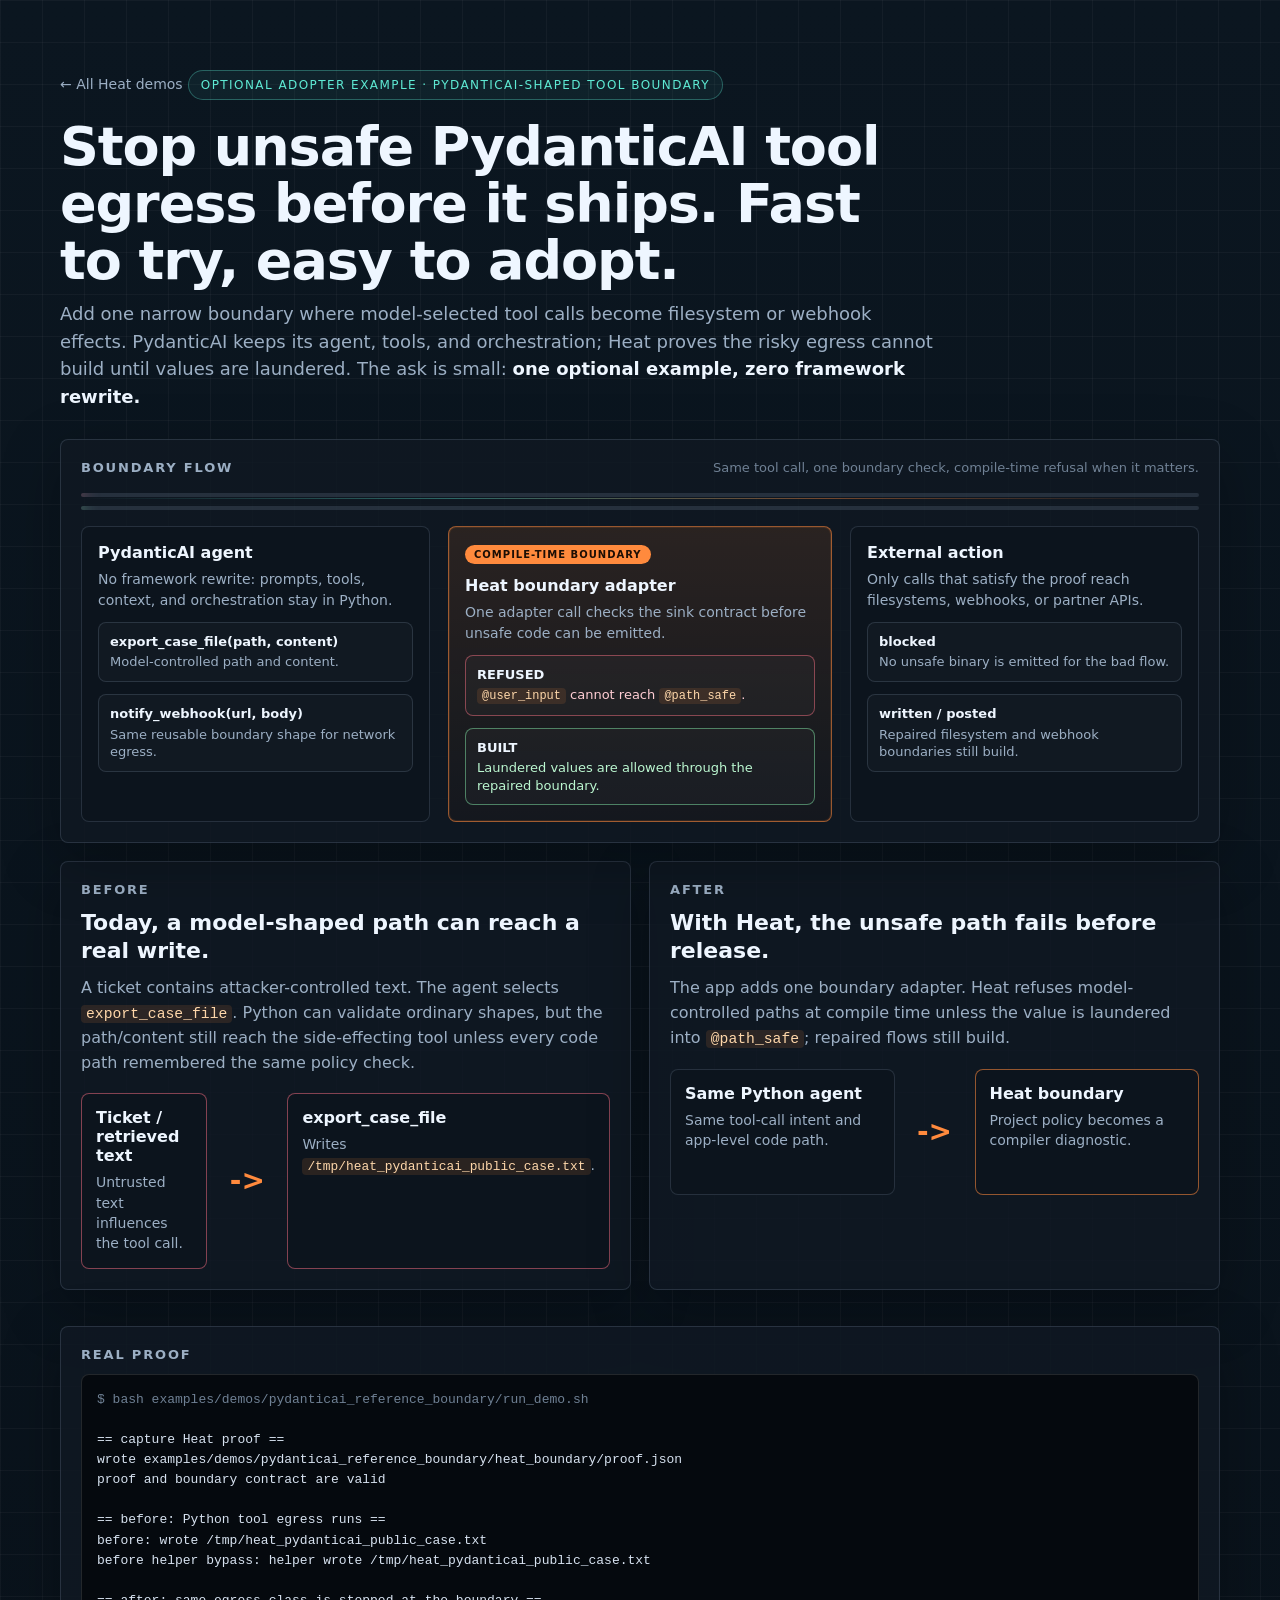
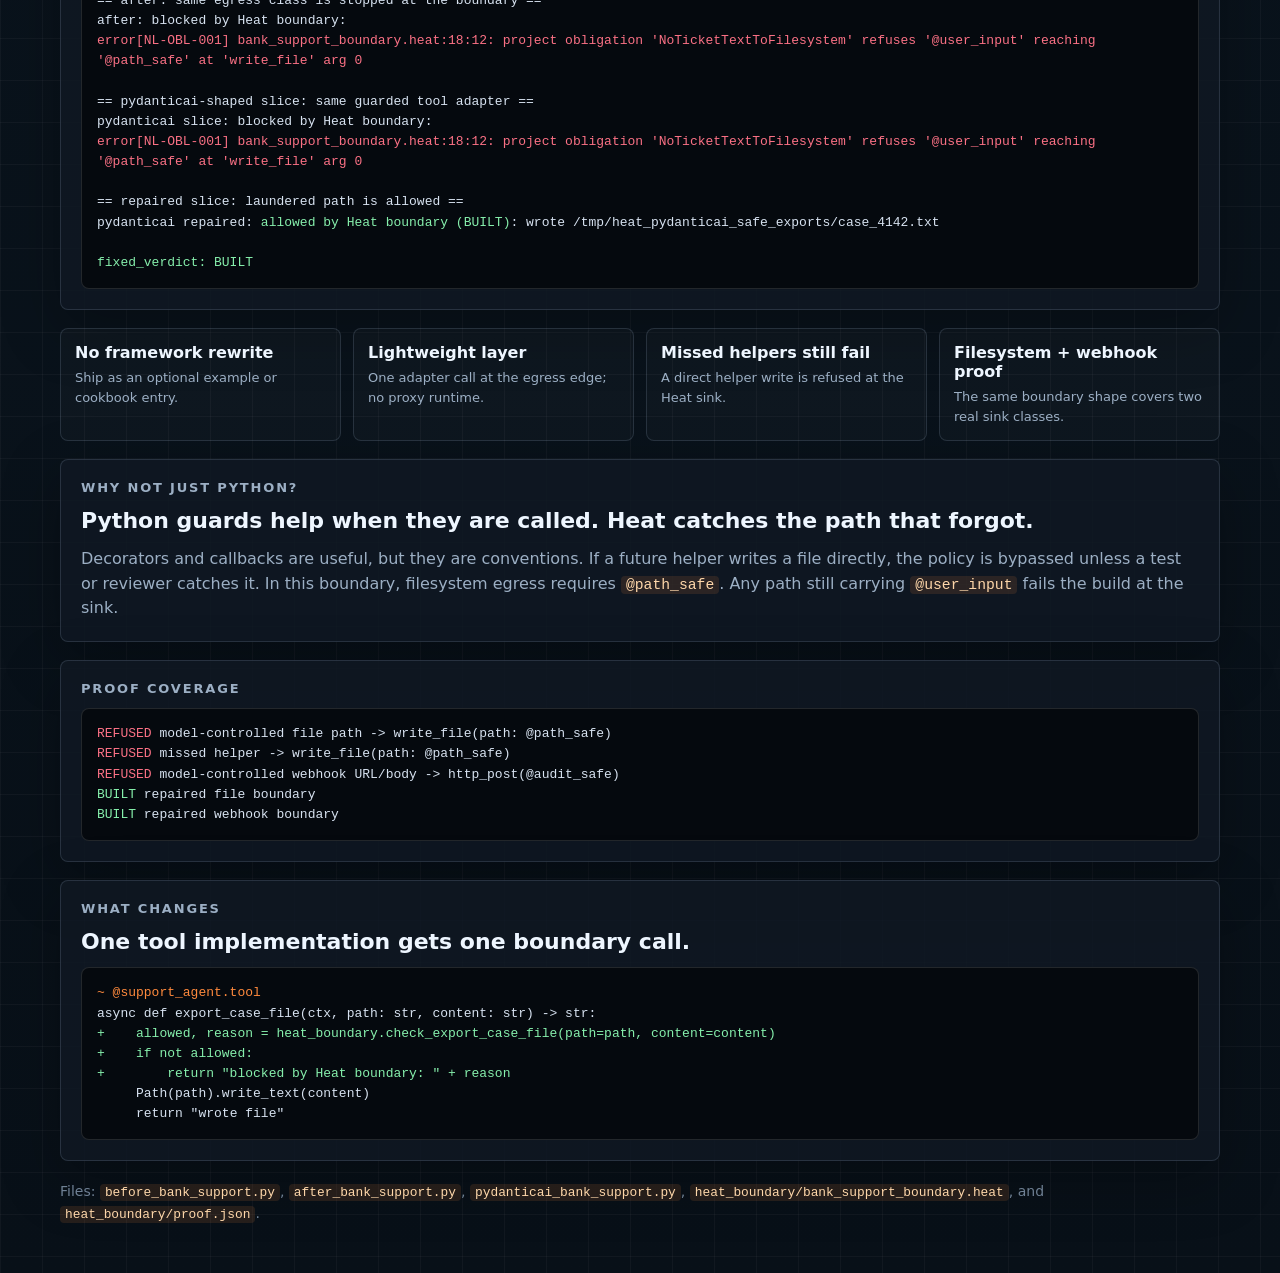
==== docs/examples/demos/pydanticai_reference_boundary/index.html @ 6860a7e3 "Update Heat public release for v0.8.7" ====
<!doctype html>
<html lang="en">
<head>
  <meta charset="utf-8">
  <meta name="viewport" content="width=device-width, initial-scale=1">
  <title>Heat + PydanticAI Reference Boundary</title>
  <style>
    :root {
      --bg: #081018;
      --panel: #101923;
      --panel2: #0c141d;
      --text: #eef6ff;
      --muted: #9cafc4;
      --dim: #6f8094;
      --line: rgba(155, 177, 202, .18);
      --heat: #ff8a3d;
      --cyan: #5eead4;
      --bad: #fb7185;
      --good: #86efac;
    }
    * { box-sizing: border-box; }
    html, body { margin: 0; }
    body {
      min-height: 100vh;
      background:
        linear-gradient(rgba(255,255,255,.035) 1px, transparent 1px),
        linear-gradient(90deg, rgba(255,255,255,.035) 1px, transparent 1px),
        linear-gradient(180deg, #0b1620, var(--bg));
      background-size: 42px 42px, 42px 42px, auto;
      color: var(--text);
      font-family: ui-sans-serif, system-ui, -apple-system, "Segoe UI", sans-serif;
      padding: 36px;
    }
    main { max-width: 1160px; margin: 0 auto; }
    a { color: var(--cyan); text-decoration: none; }
    .back { color: var(--muted); font-size: 14px; }
    .eyebrow {
      display: inline-flex;
      margin-top: 34px;
      color: var(--cyan);
      border: 1px solid rgba(94,234,212,.32);
      border-radius: 999px;
      padding: 7px 12px;
      font-size: 12px;
      letter-spacing: .12em;
      text-transform: uppercase;
      background: rgba(94,234,212,.06);
    }
    h1 {
      margin: 18px 0 10px;
      max-width: 860px;
      font-size: clamp(32px, 4.3vw, 54px);
      line-height: 1.06;
      letter-spacing: -.02em;
    }
    .lede {
      max-width: 880px;
      color: var(--muted);
      font-size: 18px;
      line-height: 1.55;
      margin: 0 0 28px;
    }
    .lede b { color: var(--text); }
    .grid { display: grid; grid-template-columns: 1fr 1fr; gap: 18px; }
    .panel {
      border: 1px solid var(--line);
      background: rgba(16,25,35,.84);
      border-radius: 8px;
      padding: 20px;
      box-shadow: 0 18px 60px rgba(0,0,0,.28);
    }
    .panel h2 {
      margin: 0 0 12px;
      font-size: 13px;
      color: var(--muted);
      letter-spacing: .14em;
      text-transform: uppercase;
    }
    .big {
      font-size: 22px;
      line-height: 1.25;
      margin: 0 0 12px;
      color: var(--text);
      font-weight: 700;
    }
    .copy { color: var(--muted); line-height: 1.55; margin: 0; }
    .stage {
      position: relative;
      margin: 0 0 18px;
      border: 1px solid var(--line);
      background: rgba(16,25,35,.82);
      border-radius: 8px;
      padding: 20px;
      box-shadow: 0 18px 60px rgba(0,0,0,.28);
      overflow: hidden;
    }
    .stage:before {
      content: "";
      position: absolute;
      inset: 58px 20px auto;
      height: 1px;
      background: linear-gradient(90deg, transparent, rgba(94,234,212,.38), rgba(255,138,61,.42), transparent);
    }
    .stage-head {
      display: flex;
      align-items: center;
      justify-content: space-between;
      gap: 18px;
      margin-bottom: 18px;
    }
    .stage-head h2 {
      margin: 0;
      font-size: 13px;
      color: var(--muted);
      letter-spacing: .14em;
      text-transform: uppercase;
    }
    .stage-head span { color: var(--dim); font-size: 13px; }
    .stage-grid {
      display: grid;
      grid-template-columns: 1fr 1.1fr 1fr;
      gap: 18px;
      position: relative;
      z-index: 1;
    }
    .stage-card {
      min-height: 180px;
      border: 1px solid var(--line);
      border-radius: 8px;
      background: var(--panel2);
      padding: 16px;
      position: relative;
      overflow: hidden;
    }
    .stage-card h3 {
      margin: 0 0 7px;
      color: var(--text);
      font-size: 16px;
    }
    .stage-card p {
      margin: 0;
      color: var(--muted);
      font-size: 14px;
      line-height: 1.45;
    }
    .stage-card.heat {
      background:
        linear-gradient(180deg, rgba(255,138,61,.12), rgba(255,138,61,.03)),
        var(--panel2);
      box-shadow: inset 0 0 0 1px rgba(255,138,61,.12);
    }
    .stage-card.heat:before {
      content: "compile-time boundary";
      display: inline-flex;
      color: #1c0e04;
      background: var(--heat);
      border-radius: 999px;
      padding: 4px 9px;
      margin-bottom: 12px;
      font-size: 10px;
      font-weight: 800;
      letter-spacing: .1em;
      text-transform: uppercase;
    }
    .tool-call, .verdict {
      display: block;
      border: 1px solid var(--line);
      border-radius: 8px;
      padding: 10px 11px;
      margin-top: 12px;
      color: var(--muted);
      font-size: 13px;
      line-height: 1.35;
      background: rgba(255,255,255,.025);
    }
    .tool-call b, .verdict b { display: block; color: var(--text); margin-bottom: 3px; }
    .verdict.refused { border-color: rgba(251,113,133,.48); color: #fecdd3; }
    .verdict.allowed { border-color: rgba(134,239,172,.48); color: #bbf7d0; }
    .rail {
      position: relative;
      width: 100%;
      height: 4px;
      border-radius: 999px;
      background: rgba(155,177,202,.16);
      overflow: hidden;
      z-index: 1;
    }
    .rail.bad-rail { margin-bottom: 9px; }
    .rail.good-rail { margin-bottom: 16px; }
    .packet {
      position: absolute;
      top: -4px;
      width: 12px;
      height: 12px;
      border-radius: 999px;
      transform: translateX(-12px);
      animation: travel 4.8s ease-in-out infinite;
    }
    .packet.bad { background: var(--bad); box-shadow: 0 0 18px rgba(251,113,133,.8); }
    .packet.good { background: var(--good); box-shadow: 0 0 18px rgba(134,239,172,.75); animation-delay: 2.4s; }
    .pulse-verdict { animation: verdictPulse 4.8s ease-in-out infinite; }
    .pulse-verdict.allowed { animation-delay: 2.4s; }
    @keyframes travel {
      0% { left: 0; opacity: 0; }
      12% { opacity: 1; }
      45% { left: 50%; opacity: 1; }
      58% { left: 50%; opacity: 1; }
      76% { left: 100%; opacity: 1; }
      100% { left: 100%; opacity: 0; }
    }
    @keyframes verdictPulse {
      0%, 36%, 100% { box-shadow: none; }
      45%, 62% { box-shadow: 0 0 0 1px currentColor, 0 0 22px rgba(255,255,255,.18); }
    }
    .flow { display: grid; grid-template-columns: 1fr 56px 1fr; gap: 12px; align-items: stretch; margin-top: 18px; }
    .box {
      min-height: 126px;
      border: 1px solid var(--line);
      background: var(--panel2);
      border-radius: 8px;
      padding: 14px;
    }
    .box b { display: block; margin-bottom: 7px; }
    .box span { color: var(--muted); font-size: 14px; line-height: 1.45; }
    .arrow {
      display: grid;
      place-items: center;
      color: var(--heat);
      font-size: 28px;
      font-weight: 800;
    }
    .bad { border-color: rgba(251,113,133,.5); }
    .good { border-color: rgba(134,239,172,.5); }
    .heat { border-color: rgba(255,138,61,.56); }
    .proof { grid-column: 1 / -1; margin-top: 18px; }
    pre {
      margin: 0;
      white-space: pre-wrap;
      overflow-wrap: anywhere;
      background: #05090e;
      border: 1px solid rgba(255,255,255,.12);
      border-radius: 8px;
      color: #d7e2f0;
      padding: 15px;
      font: 13px/1.55 ui-monospace, SFMono-Regular, Menlo, Consolas, monospace;
    }
    .cmd { color: var(--dim); }
    .refuse { color: var(--bad); }
    .ok { color: var(--good); }
    .cost {
      display: grid;
      grid-template-columns: repeat(4, 1fr);
      gap: 12px;
      margin-top: 18px;
    }
    .metric {
      border: 1px solid var(--line);
      border-radius: 8px;
      padding: 14px;
      background: rgba(255,255,255,.025);
    }
    .metric b { display: block; color: var(--text); margin-bottom: 5px; }
    .metric span { color: var(--muted); font-size: 13px; line-height: 1.4; }
    code {
      color: #fed7aa;
      background: rgba(255,138,61,.12);
      border-radius: 4px;
      padding: 1px 5px;
      font-family: ui-monospace, SFMono-Regular, Menlo, Consolas, monospace;
      font-size: .92em;
    }
    .foot { color: var(--dim); margin-top: 20px; font-size: 14px; line-height: 1.5; }
    .foot a {
      color: #fed7aa;
      background: rgba(255,138,61,.12);
      border-radius: 4px;
      padding: 1px 5px;
      font-family: ui-monospace, SFMono-Regular, Menlo, Consolas, monospace;
      font-size: .92em;
    }
    .foot a:hover {
      color: var(--text);
      background: rgba(94,234,212,.12);
    }
    .why { margin-top: 18px; }
    .diff { margin-top: 18px; }
    .plus { color: var(--good); }
    .tilde { color: var(--heat); }
    @media (max-width: 850px) {
      body { padding: 22px; }
      .grid, .flow, .cost, .stage-grid { grid-template-columns: 1fr; }
      .arrow { min-height: 24px; transform: rotate(90deg); }
      .stage:before, .rail { display: none; }
      .stage-head { display: block; }
      .stage-head span { display: block; margin-top: 7px; }
    }
    @media (prefers-reduced-motion: reduce) {
      .packet, .pulse-verdict { animation: none; }
    }
  </style>
</head>
<body>
  <main>
    <a class="back" href="../../../heat_demos.html">&larr; All Heat demos</a>
    <div class="eyebrow">Optional adopter example · PydanticAI-shaped tool boundary</div>
    <h1>Stop unsafe PydanticAI tool egress before it ships. Fast to try, easy to adopt.</h1>
    <p class="lede">
      Add one narrow boundary where model-selected tool calls become filesystem or webhook
      effects. PydanticAI keeps its agent, tools, and orchestration; Heat proves the risky
      egress cannot build until values are laundered. The ask is small:
      <b>one optional example, zero framework rewrite.</b>
    </p>

    <section class="stage" aria-label="Animated PydanticAI boundary flow">
      <div class="stage-head">
        <h2>Boundary Flow</h2>
        <span>Same tool call, one boundary check, compile-time refusal when it matters.</span>
      </div>
      <div class="rail bad-rail"><span class="packet bad"></span></div>
      <div class="rail good-rail"><span class="packet good"></span></div>
      <div class="stage-grid">
        <div class="stage-card">
          <h3>PydanticAI agent</h3>
          <p>No framework rewrite: prompts, tools, context, and orchestration stay in Python.</p>
          <span class="tool-call"><b>export_case_file(path, content)</b>Model-controlled path and content.</span>
          <span class="tool-call"><b>notify_webhook(url, body)</b>Same reusable boundary shape for network egress.</span>
        </div>
        <div class="stage-card heat">
          <h3>Heat boundary adapter</h3>
          <p>One adapter call checks the sink contract before unsafe code can be emitted.</p>
          <span class="verdict refused pulse-verdict"><b>REFUSED</b><code>@user_input</code> cannot reach <code>@path_safe</code>.</span>
          <span class="verdict allowed pulse-verdict"><b>BUILT</b>Laundered values are allowed through the repaired boundary.</span>
        </div>
        <div class="stage-card">
          <h3>External action</h3>
          <p>Only calls that satisfy the proof reach filesystems, webhooks, or partner APIs.</p>
          <span class="tool-call"><b>blocked</b>No unsafe binary is emitted for the bad flow.</span>
          <span class="tool-call"><b>written / posted</b>Repaired filesystem and webhook boundaries still build.</span>
        </div>
      </div>
    </section>

    <section class="grid">
      <div class="panel">
        <h2>Before</h2>
        <p class="big">Today, a model-shaped path can reach a real write.</p>
        <p class="copy">
          A ticket contains attacker-controlled text. The agent selects
          <code>export_case_file</code>. Python can validate ordinary shapes, but the
          path/content still reach the side-effecting tool unless every code path remembered
          the same policy check.
        </p>
        <div class="flow">
          <div class="box bad"><b>Ticket / retrieved text</b><span>Untrusted text influences the tool call.</span></div>
          <div class="arrow">-></div>
          <div class="box bad"><b>export_case_file</b><span>Writes <code>/tmp/heat_pydanticai_public_case.txt</code>.</span></div>
        </div>
      </div>

      <div class="panel">
        <h2>After</h2>
        <p class="big">With Heat, the unsafe path fails before release.</p>
        <p class="copy">
          The app adds one boundary adapter. Heat refuses model-controlled paths at compile
          time unless the value is laundered into <code>@path_safe</code>; repaired flows
          still build.
        </p>
        <div class="flow">
          <div class="box"><b>Same Python agent</b><span>Same tool-call intent and app-level code path.</span></div>
          <div class="arrow">-></div>
          <div class="box heat"><b>Heat boundary</b><span>Project policy becomes a compiler diagnostic.</span></div>
        </div>
      </div>

      <div class="panel proof">
        <h2>Real Proof</h2>
        <pre><span class="cmd">$ bash examples/demos/pydanticai_reference_boundary/run_demo.sh</span>

== capture Heat proof ==
wrote examples/demos/pydanticai_reference_boundary/heat_boundary/proof.json
proof and boundary contract are valid

== before: Python tool egress runs ==
before: wrote /tmp/heat_pydanticai_public_case.txt
before helper bypass: helper wrote /tmp/heat_pydanticai_public_case.txt

== after: same egress class is stopped at the boundary ==
after: blocked by Heat boundary:
<span class="refuse">error[NL-OBL-001] bank_support_boundary.heat:18:12: project obligation 'NoTicketTextToFilesystem' refuses '@user_input' reaching '@path_safe' at 'write_file' arg 0</span>

== pydanticai-shaped slice: same guarded tool adapter ==
pydanticai slice: blocked by Heat boundary:
<span class="refuse">error[NL-OBL-001] bank_support_boundary.heat:18:12: project obligation 'NoTicketTextToFilesystem' refuses '@user_input' reaching '@path_safe' at 'write_file' arg 0</span>

== repaired slice: laundered path is allowed ==
pydanticai repaired: <span class="ok">allowed by Heat boundary (BUILT)</span>: wrote /tmp/heat_pydanticai_safe_exports/case_4142.txt

<span class="ok">fixed_verdict: BUILT</span></pre>
      </div>
    </section>

    <section class="cost">
      <div class="metric"><b>No framework rewrite</b><span>Ship as an optional example or cookbook entry.</span></div>
      <div class="metric"><b>Lightweight layer</b><span>One adapter call at the egress edge; no proxy runtime.</span></div>
      <div class="metric"><b>Missed helpers still fail</b><span>A direct helper write is refused at the Heat sink.</span></div>
      <div class="metric"><b>Filesystem + webhook proof</b><span>The same boundary shape covers two real sink classes.</span></div>
    </section>

    <section class="panel why">
      <h2>Why Not Just Python?</h2>
      <p class="big">Python guards help when they are called. Heat catches the path that forgot.</p>
      <p class="copy">
        Decorators and callbacks are useful, but they are conventions. If a future helper
        writes a file directly, the policy is bypassed unless a test or reviewer catches it.
        In this boundary, filesystem egress requires <code>@path_safe</code>. Any path still
        carrying <code>@user_input</code> fails the build at the sink.
      </p>
    </section>

    <section class="panel diff">
      <h2>Proof Coverage</h2>
      <pre><span class="refuse">REFUSED</span> model-controlled file path -> write_file(path: @path_safe)
<span class="refuse">REFUSED</span> missed helper -> write_file(path: @path_safe)
<span class="refuse">REFUSED</span> model-controlled webhook URL/body -> http_post(@audit_safe)
<span class="ok">BUILT</span> repaired file boundary
<span class="ok">BUILT</span> repaired webhook boundary</pre>
    </section>

    <section class="panel diff">
      <h2>What Changes</h2>
      <p class="big">One tool implementation gets one boundary call.</p>
      <pre><span class="tilde">~ @support_agent.tool</span>
async def export_case_file(ctx, path: str, content: str) -> str:
<span class="plus">+    allowed, reason = heat_boundary.check_export_case_file(path=path, content=content)</span>
<span class="plus">+    if not allowed:</span>
<span class="plus">+        return "blocked by Heat boundary: " + reason</span>
     Path(path).write_text(content)
     return "wrote file"</pre>
    </section>

    <p class="foot">
      Files: <a href="./before_bank_support.py">before_bank_support.py</a>,
      <a href="./after_bank_support.py">after_bank_support.py</a>,
      <a href="./pydanticai_bank_support.py">pydanticai_bank_support.py</a>,
      <a href="./heat_boundary/bank_support_boundary.heat">heat_boundary/bank_support_boundary.heat</a>,
      and <a href="./heat_boundary/proof.json">heat_boundary/proof.json</a>.
    </p>
  </main>
</body>
</html>
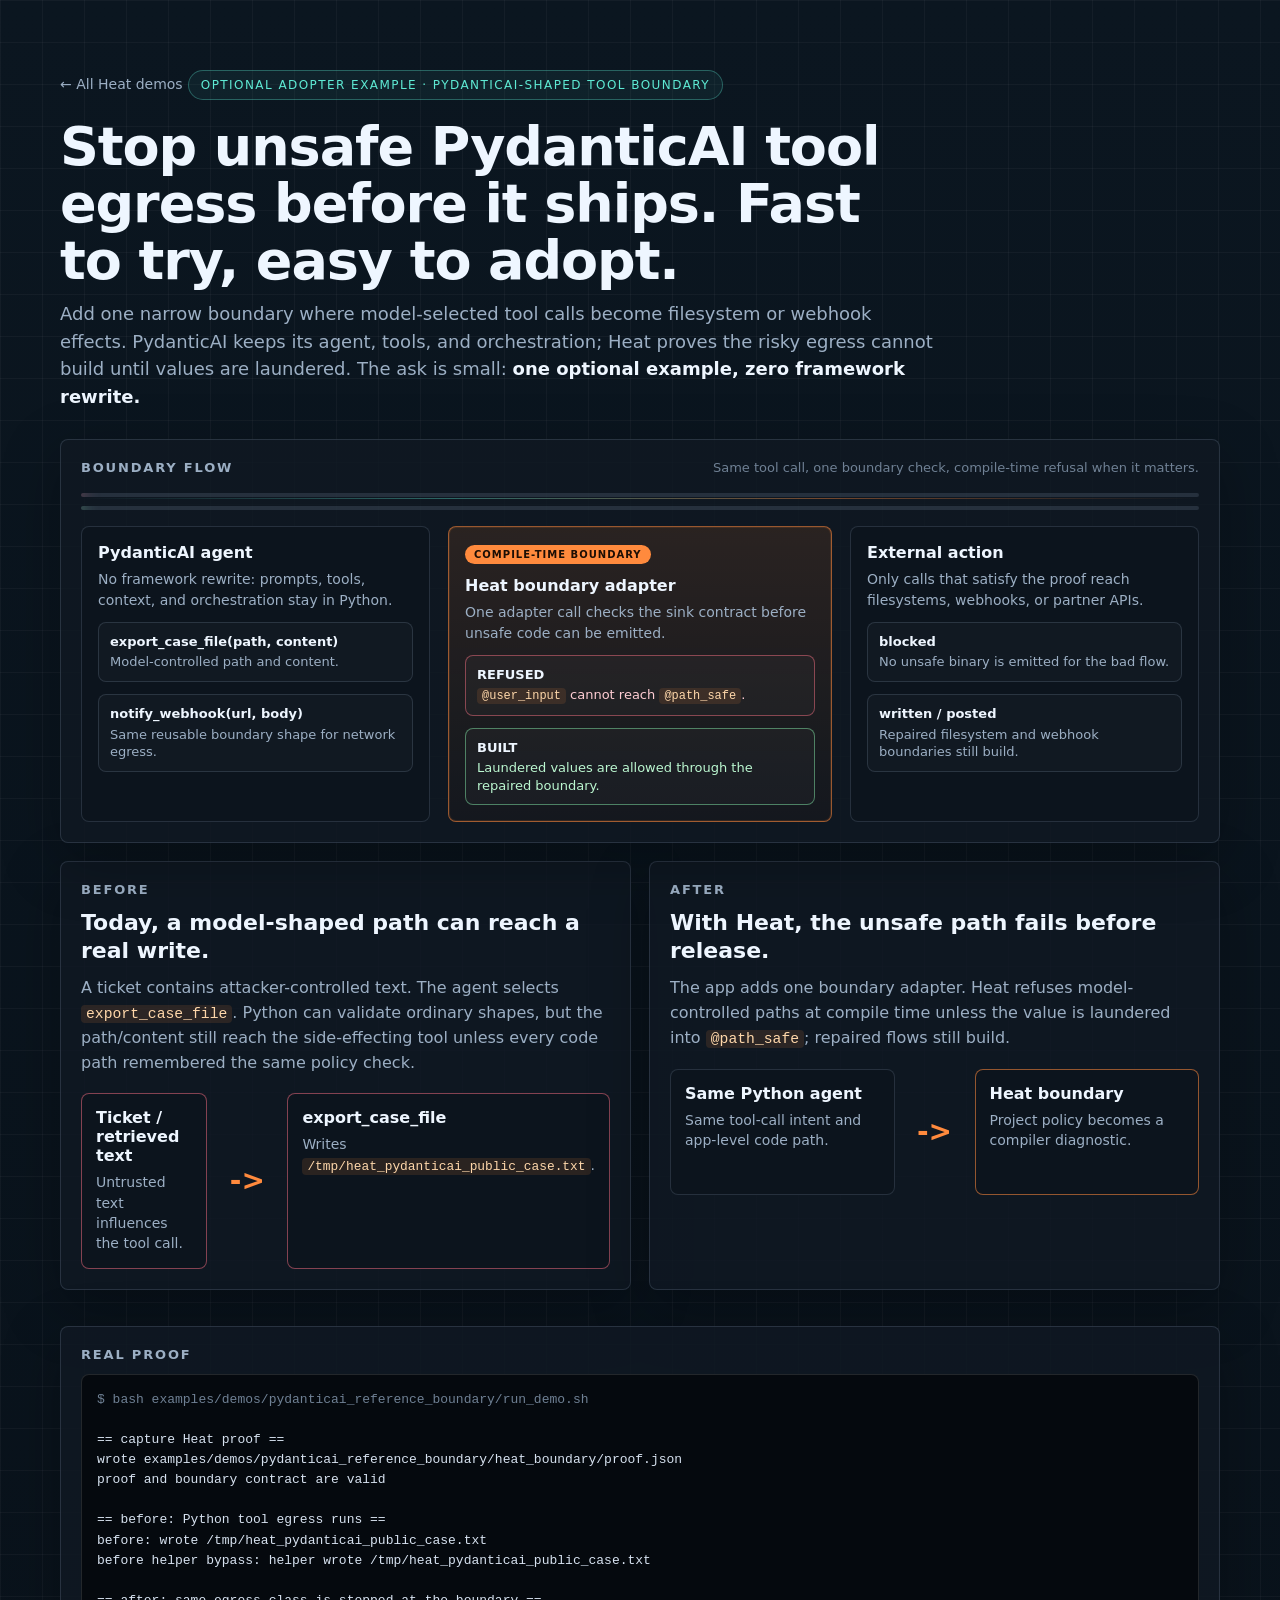
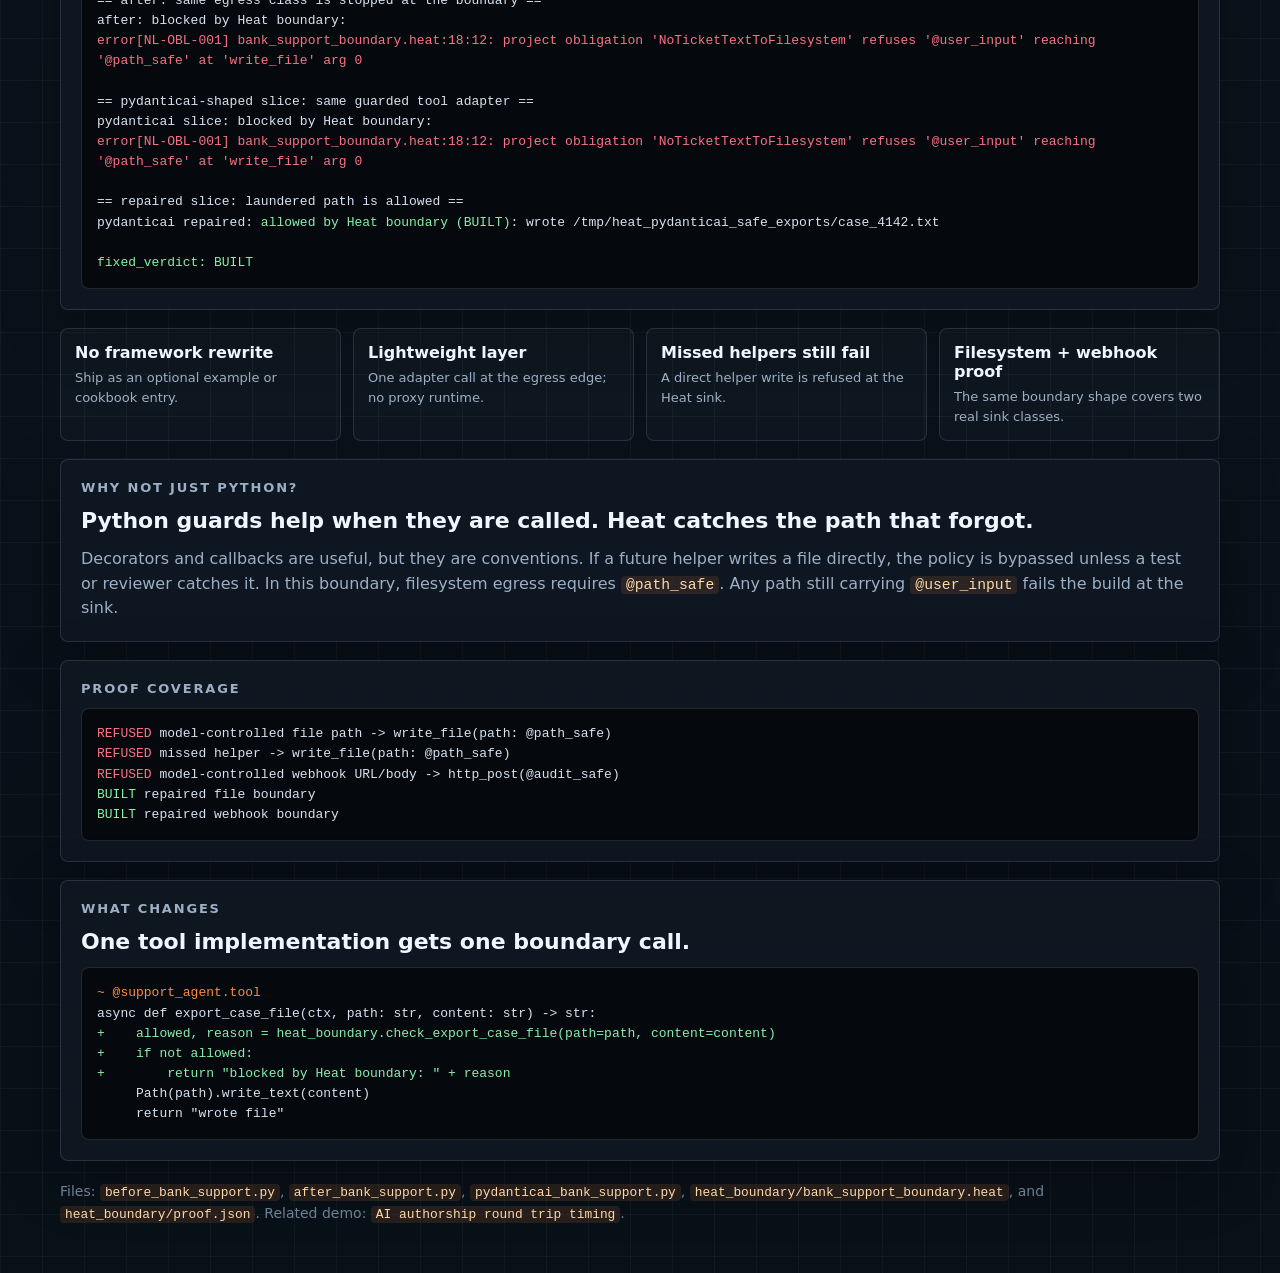
==== commit 24507fd9: "Update Heat public release for v0.8.8" ====
--- a/docs/examples/demos/pydanticai_reference_boundary/index.html
+++ b/docs/examples/demos/pydanticai_reference_boundary/index.html
@@ -444,6 +444,7 @@
       <a href="./pydanticai_bank_support.py">pydanticai_bank_support.py</a>,
       <a href="./heat_boundary/bank_support_boundary.heat">heat_boundary/bank_support_boundary.heat</a>,
       and <a href="./heat_boundary/proof.json">heat_boundary/proof.json</a>.
+      Related demo: <a href="../llm_roundtrip_timing/index.html">AI authorship round trip timing</a>.
     </p>
   </main>
 </body>
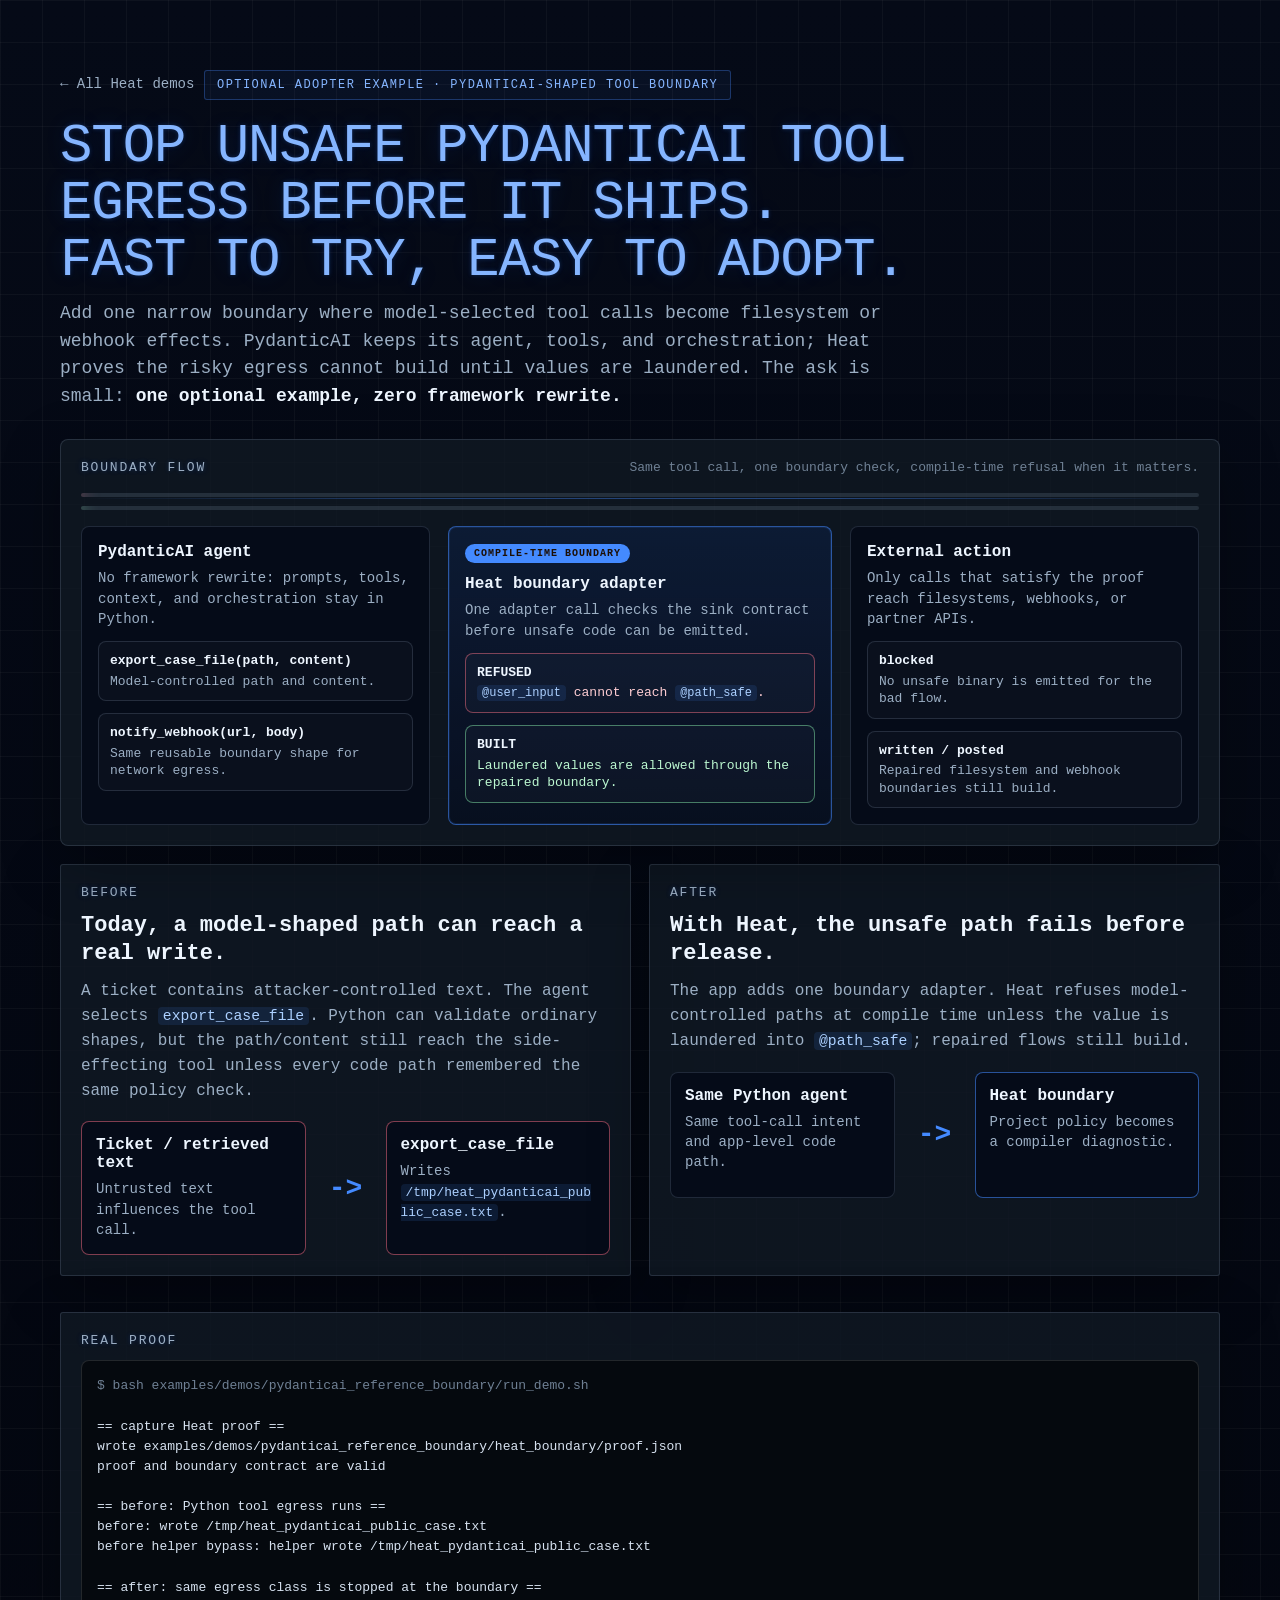
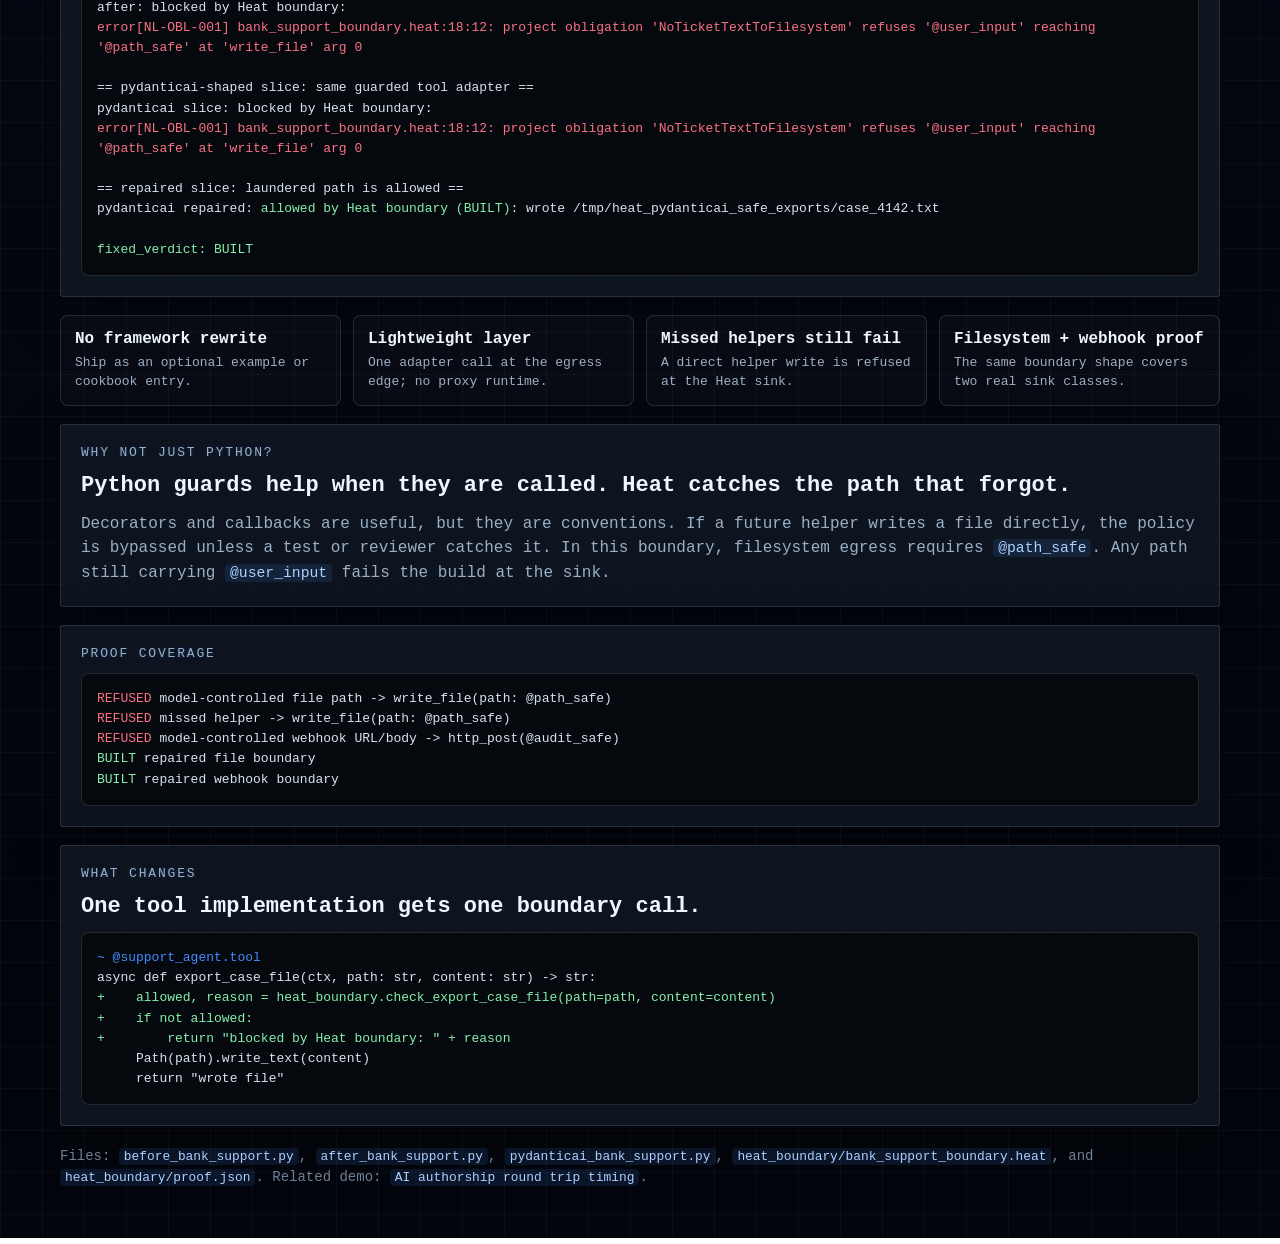
==== commit 55a4d42a: "Update Heat public release for v0.9.13" ====
--- a/docs/examples/demos/pydanticai_reference_boundary/index.html
+++ b/docs/examples/demos/pydanticai_reference_boundary/index.html
@@ -6,15 +6,15 @@
   <title>Heat + PydanticAI Reference Boundary</title>
   <style>
     :root {
-      --bg: #081018;
-      --panel: #101923;
-      --panel2: #0c141d;
+      --bg: #03050c;
+      --panel: #080f20;
+      --panel2: #050b18;
       --text: #eef6ff;
       --muted: #9cafc4;
       --dim: #6f8094;
       --line: rgba(155, 177, 202, .18);
-      --heat: #ff8a3d;
-      --cyan: #5eead4;
+      --heat: #448aff;
+      --cyan: #85b5ff;
       --bad: #fb7185;
       --good: #86efac;
     }
@@ -25,10 +25,10 @@
       background:
         linear-gradient(rgba(255,255,255,.035) 1px, transparent 1px),
         linear-gradient(90deg, rgba(255,255,255,.035) 1px, transparent 1px),
-        linear-gradient(180deg, #0b1620, var(--bg));
+        linear-gradient(180deg, #050a17, var(--bg));
       background-size: 42px 42px, 42px 42px, auto;
       color: var(--text);
-      font-family: ui-sans-serif, system-ui, -apple-system, "Segoe UI", sans-serif;
+      font-family: ui-monospace, "SF Mono", Menlo, Consolas, monospace;
       padding: 36px;
     }
     main { max-width: 1160px; margin: 0 auto; }
@@ -38,13 +38,13 @@
       display: inline-flex;
       margin-top: 34px;
       color: var(--cyan);
-      border: 1px solid rgba(94,234,212,.32);
+      border: 1px solid rgba(68,138,255,.32);
       border-radius: 999px;
       padding: 7px 12px;
       font-size: 12px;
       letter-spacing: .12em;
       text-transform: uppercase;
-      background: rgba(94,234,212,.06);
+      background: rgba(68,138,255,.06);
     }
     h1 {
       margin: 18px 0 10px;
@@ -99,7 +99,7 @@
       position: absolute;
       inset: 58px 20px auto;
       height: 1px;
-      background: linear-gradient(90deg, transparent, rgba(94,234,212,.38), rgba(255,138,61,.42), transparent);
+      background: linear-gradient(90deg, transparent, rgba(68,138,255,.38), rgba(68,138,255,.42), transparent);
     }
     .stage-head {
       display: flex;
@@ -145,9 +145,9 @@
     }
     .stage-card.heat {
       background:
-        linear-gradient(180deg, rgba(255,138,61,.12), rgba(255,138,61,.03)),
+        linear-gradient(180deg, rgba(68,138,255,.12), rgba(68,138,255,.03)),
         var(--panel2);
-      box-shadow: inset 0 0 0 1px rgba(255,138,61,.12);
+      box-shadow: inset 0 0 0 1px rgba(68,138,255,.12);
     }
     .stage-card.heat:before {
       content: "compile-time boundary";
@@ -231,7 +231,7 @@
     }
     .bad { border-color: rgba(251,113,133,.5); }
     .good { border-color: rgba(134,239,172,.5); }
-    .heat { border-color: rgba(255,138,61,.56); }
+    .heat { border-color: rgba(68,138,255,.56); }
     .proof { grid-column: 1 / -1; margin-top: 18px; }
     pre {
       margin: 0;
@@ -262,8 +262,8 @@
     .metric b { display: block; color: var(--text); margin-bottom: 5px; }
     .metric span { color: var(--muted); font-size: 13px; line-height: 1.4; }
     code {
-      color: #fed7aa;
-      background: rgba(255,138,61,.12);
+      color: #acd0ff;
+      background: rgba(68,138,255,.12);
       border-radius: 4px;
       padding: 1px 5px;
       font-family: ui-monospace, SFMono-Regular, Menlo, Consolas, monospace;
@@ -271,8 +271,8 @@
     }
     .foot { color: var(--dim); margin-top: 20px; font-size: 14px; line-height: 1.5; }
     .foot a {
-      color: #fed7aa;
-      background: rgba(255,138,61,.12);
+      color: #acd0ff;
+      background: rgba(68,138,255,.12);
       border-radius: 4px;
       padding: 1px 5px;
       font-family: ui-monospace, SFMono-Regular, Menlo, Consolas, monospace;
@@ -280,7 +280,7 @@
     }
     .foot a:hover {
       color: var(--text);
-      background: rgba(94,234,212,.12);
+      background: rgba(68,138,255,.12);
     }
     .why { margin-top: 18px; }
     .diff { margin-top: 18px; }
@@ -297,6 +297,12 @@
     @media (prefers-reduced-motion: reduce) {
       .packet, .pulse-verdict { animation: none; }
     }
+    h1, h2 { color: #85b5ff; text-transform: uppercase; font-weight: 500;
+      text-shadow: 0 0 4px #3981ff40, 0 0 22px #2463ff21; }
+    h1 .grad { background: none; color: #85b5ff; -webkit-text-fill-color: currentColor; }
+    .panel, .stagewrap, .eyebrow, .backlink { border-radius: 3px; }
+    .panel { min-width: 0; overflow-wrap: anywhere; }
+    a:focus-visible, button:focus-visible { outline: 2px solid #85b5ff; outline-offset: 4px; }
   </style>
 </head>
 <body>
